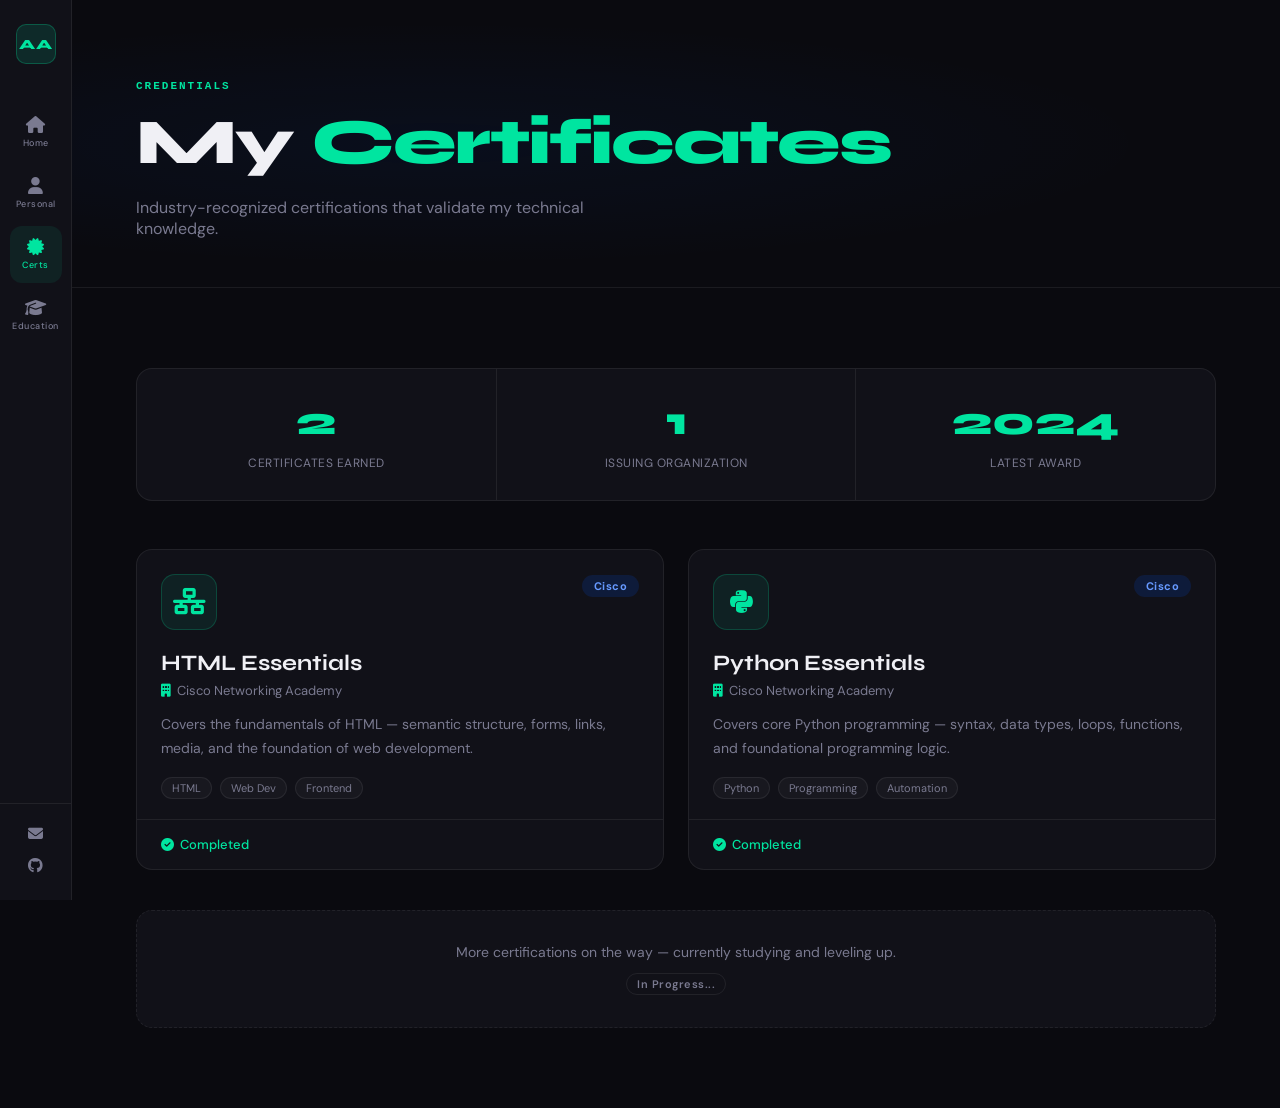
==== certificates.html @ 5e52e234 "Launch my CV website Launch my CV website" ====
<!DOCTYPE html>
<html lang="en">
<head>
  <meta charset="UTF-8" />
  <meta name="viewport" content="width=device-width, initial-scale=1.0"/>
  <title>Certificates — Azzam Alanazi</title>
  <link rel="stylesheet" href="style.css" />
  <link href="https://fonts.googleapis.com/css2?family=Syne:wght@700;800&family=DM+Sans:ital,opsz,wght@0,9..40,300;0,9..40,400;0,9..40,500;1,9..40,300&display=swap" rel="stylesheet"/>
  <link rel="stylesheet" href="https://cdnjs.cloudflare.com/ajax/libs/font-awesome/6.5.0/css/all.min.css"/>
</head>
<body>

  <nav class="sidebar">
    <div class="sidebar-brand">AA</div>
    <ul class="nav-links">
      <li><a href="index.html" title="Home"><i class="fas fa-house"></i><span>Home</span></a></li>
      <li><a href="personal.html" title="Personal Info"><i class="fas fa-user"></i><span>Personal</span></a></li>
      <li><a href="certificates.html" class="active" title="Certificates"><i class="fas fa-certificate"></i><span>Certs</span></a></li>
      <li><a href="education.html" title="Education"><i class="fas fa-graduation-cap"></i><span>Education</span></a></li>
    </ul>
    <div class="sidebar-footer">
      <a href="mailto:mr.azzam1.q@gmail.com" title="Email"><i class="fas fa-envelope"></i></a>
      <a href="https://github.com" target="_blank" title="GitHub"><i class="fab fa-github"></i></a>
    </div>
  </nav>

  <main class="main">

    <section class="page-hero">
      <div class="page-hero-inner">
        <span class="section-tag">credentials</span>
        <h1>My <span>Certificates</span></h1>
        <p>Industry-recognized certifications that validate my technical knowledge.</p>
      </div>
    </section>

    <section class="section">
      <div class="cert-counter-wrap">
        <div class="cert-counter">
          <span class="counter-num" data-target="2">0</span>
          <span class="counter-label">Certificates Earned</span>
        </div>
        <div class="cert-counter">
          <span class="counter-num">1</span>
          <span class="counter-label">Issuing Organization</span>
        </div>
        <div class="cert-counter">
          <span class="counter-num">2024</span>
          <span class="counter-label">Latest Award</span>
        </div>
      </div>

      <div class="cert-grid">

        <div class="cert-card">
          <div class="cert-card-top">
            <div class="cert-logo">
              <i class="fas fa-network-wired"></i>
            </div>
            <div class="cert-badge-wrap">
              <span class="cert-badge">Cisco</span>
            </div>
          </div>
          <div class="cert-card-body">
            <h3>HTML Essentials</h3>
            <p class="cert-issuer"><i class="fas fa-building"></i> Cisco Networking Academy</p>
            <p class="cert-desc">Covers the fundamentals of HTML — semantic structure, forms, links, media, and the foundation of web development.</p>
            <div class="cert-tags">
              <span>HTML</span><span>Web Dev</span><span>Frontend</span>
            </div>
          </div>
          <div class="cert-card-footer">
            <span class="cert-status cert-status--done"><i class="fas fa-circle-check"></i> Completed</span>
          </div>
        </div>

        <div class="cert-card">
          <div class="cert-card-top">
            <div class="cert-logo">
              <i class="fab fa-python"></i>
            </div>
            <div class="cert-badge-wrap">
              <span class="cert-badge">Cisco</span>
            </div>
          </div>
          <div class="cert-card-body">
            <h3>Python Essentials</h3>
            <p class="cert-issuer"><i class="fas fa-building"></i> Cisco Networking Academy</p>
            <p class="cert-desc">Covers core Python programming — syntax, data types, loops, functions, and foundational programming logic.</p>
            <div class="cert-tags">
              <span>Python</span><span>Programming</span><span>Automation</span>
            </div>
          </div>
          <div class="cert-card-footer">
            <span class="cert-status cert-status--done"><i class="fas fa-circle-check"></i> Completed</span>
          </div>
        </div>

      </div>

      <div class="cert-more">
        <p>More certifications on the way — currently studying and leveling up.</p>
        <span class="badge badge--outline">In Progress...</span>
      </div>

    </section>
  </main>
  <script src="main.js"></script>
</body>
</html>
---- style.css ----
/* ── RESET & BASE ─────────────────────────────────── */
*, *::before, *::after { box-sizing: border-box; margin: 0; padding: 0; }

:root {
  --accent: #00e5a0;
  --accent2: #0057ff;
  --bg: #0a0a0f;
  --bg2: #111118;
  --bg3: #18181f;
  --border: rgba(255,255,255,0.07);
  --text: #f0f0f5;
  --text-muted: #7a7a90;
  --sidebar-w: 72px;
  --radius: 16px;
  --font-display: 'Syne', sans-serif;
  --font-body: 'DM Sans', sans-serif;
}

html { scroll-behavior: smooth; }

body {
  font-family: var(--font-body);
  background: var(--bg);
  color: var(--text);
  display: flex;
  min-height: 100vh;
  overflow-x: hidden;
}

a { color: inherit; text-decoration: none; }

/* ── SIDEBAR ─────────────────────────────────────── */
.sidebar {
  position: fixed;
  left: 0; top: 0; bottom: 0;
  width: var(--sidebar-w);
  background: var(--bg2);
  border-right: 1px solid var(--border);
  display: flex;
  flex-direction: column;
  align-items: center;
  padding: 24px 0;
  z-index: 100;
  gap: 0;
}

.sidebar-brand {
  font-family: var(--font-display);
  font-size: 14px;
  font-weight: 800;
  color: var(--accent);
  letter-spacing: 1px;
  margin-bottom: 40px;
  width: 40px; height: 40px;
  background: rgba(0,229,160,0.12);
  border: 1px solid rgba(0,229,160,0.25);
  border-radius: 10px;
  display: flex; align-items: center; justify-content: center;
}

.nav-links {
  list-style: none;
  display: flex;
  flex-direction: column;
  gap: 4px;
  flex: 1;
}

.nav-links a {
  display: flex;
  flex-direction: column;
  align-items: center;
  gap: 4px;
  padding: 12px 8px;
  border-radius: 12px;
  color: var(--text-muted);
  transition: all 0.2s;
  font-size: 10px;
  width: 52px;
}

.nav-links a span { font-size: 9px; font-weight: 500; letter-spacing: 0.5px; }

.nav-links a:hover, .nav-links a.active {
  color: var(--accent);
  background: rgba(0,229,160,0.08);
}

.nav-links a i { font-size: 17px; }

.sidebar-footer {
  display: flex;
  flex-direction: column;
  gap: 12px;
  padding-top: 20px;
  border-top: 1px solid var(--border);
  width: 100%;
  align-items: center;
}

.sidebar-footer a {
  color: var(--text-muted);
  font-size: 15px;
  transition: color 0.2s;
}
.sidebar-footer a:hover { color: var(--accent); }

/* ── MAIN ────────────────────────────────────────── */
.main {
  margin-left: var(--sidebar-w);
  flex: 1;
  min-height: 100vh;
}

/* ── HERO ────────────────────────────────────────── */
.hero {
  position: relative;
  min-height: 100vh;
  display: flex;
  align-items: center;
  padding: 60px 64px;
  overflow: hidden;
  background: radial-gradient(ellipse at 70% 50%, rgba(0,87,255,0.08) 0%, transparent 60%),
              radial-gradient(ellipse at 20% 80%, rgba(0,229,160,0.05) 0%, transparent 50%);
}

.hero-bg-text {
  position: absolute;
  right: -20px; top: 50%;
  transform: translateY(-50%);
  font-family: var(--font-display);
  font-size: clamp(120px, 18vw, 260px);
  font-weight: 800;
  color: rgba(255,255,255,0.02);
  line-height: 1;
  pointer-events: none;
  user-select: none;
  letter-spacing: -10px;
}

.hero-inner {
  display: flex;
  align-items: center;
  gap: 72px;
  max-width: 960px;
  width: 100%;
  position: relative;
  z-index: 1;
}

.hero-photo-wrap {
  position: relative;
  flex-shrink: 0;
}

.hero-photo {
  width: 220px; height: 220px;
  border-radius: 24px;
  overflow: hidden;
  background: var(--bg3);
  border: 2px solid var(--border);
  position: relative;
}

.hero-photo img {
  width: 100%; height: 100%;
  object-fit: cover;
}

.photo-placeholder {
  position: absolute;
  inset: 0;
  display: flex;
  align-items: center;
  justify-content: center;
  font-size: 64px;
  color: var(--text-muted);
  background: var(--bg3);
}

.hero-photo img + .photo-placeholder { display: none; }

.hero-badge {
  position: absolute;
  bottom: -12px; left: 50%;
  transform: translateX(-50%);
  background: var(--accent);
  color: #000;
  font-size: 11px;
  font-weight: 700;
  letter-spacing: 0.8px;
  padding: 5px 14px;
  border-radius: 20px;
  white-space: nowrap;
}

.hero-text { flex: 1; }

.hero-tag {
  font-size: 13px;
  color: var(--accent);
  font-weight: 400;
  letter-spacing: 1px;
  margin-bottom: 16px;
  font-family: 'Courier New', monospace;
}

.hero-name {
  font-family: var(--font-display);
  font-size: clamp(52px, 7vw, 88px);
  font-weight: 800;
  line-height: 0.9;
  letter-spacing: -3px;
  margin-bottom: 20px;
}

.hero-name span { color: var(--accent); }

.hero-subtitle {
  font-size: 16px;
  color: var(--text-muted);
  line-height: 1.6;
  max-width: 400px;
  margin-bottom: 28px;
}

.hero-contact {
  display: flex;
  flex-wrap: wrap;
  gap: 16px;
  margin-bottom: 32px;
}

.hero-contact a, .hero-contact span {
  font-size: 13px;
  color: var(--text-muted);
  display: flex;
  align-items: center;
  gap: 6px;
  transition: color 0.2s;
}
.hero-contact a:hover { color: var(--accent); }
.hero-contact i { color: var(--accent); font-size: 12px; }

.hero-ctas { display: flex; gap: 12px; flex-wrap: wrap; }

/* ── BUTTONS ─────────────────────────────────────── */
.btn {
  padding: 12px 28px;
  border-radius: 10px;
  font-size: 14px;
  font-weight: 500;
  cursor: pointer;
  transition: all 0.2s;
  display: inline-flex;
  align-items: center;
  gap: 8px;
  font-family: var(--font-body);
}

.btn-primary {
  background: var(--accent);
  color: #000;
}
.btn-primary:hover { background: #00ffa8; transform: translateY(-1px); }

.btn-outline {
  border: 1px solid var(--border);
  color: var(--text);
  background: transparent;
}
.btn-outline:hover { border-color: var(--accent); color: var(--accent); }

/* ── STATS STRIP ─────────────────────────────────── */
.stats-strip {
  display: flex;
  align-items: center;
  justify-content: center;
  gap: 0;
  padding: 40px 64px;
  background: var(--bg2);
  border-top: 1px solid var(--border);
  border-bottom: 1px solid var(--border);
  flex-wrap: wrap;
  gap: 0;
}

.stat {
  display: flex;
  flex-direction: column;
  align-items: center;
  padding: 0 48px;
  gap: 4px;
}

.stat-num {
  font-family: var(--font-display);
  font-size: 42px;
  font-weight: 800;
  color: var(--accent);
  line-height: 1;
}

.stat-label {
  font-size: 12px;
  color: var(--text-muted);
  letter-spacing: 0.5px;
  text-transform: uppercase;
}

.stat-divider {
  width: 1px;
  height: 48px;
  background: var(--border);
}

/* ── SECTIONS ────────────────────────────────────── */
.section {
  padding: 80px 64px;
}

.section + .section { padding-top: 0; }

.section-header {
  margin-bottom: 40px;
}

.section-tag {
  font-size: 11px;
  font-weight: 600;
  letter-spacing: 2px;
  text-transform: uppercase;
  color: var(--accent);
  display: block;
  margin-bottom: 8px;
  font-family: 'Courier New', monospace;
}

.section-header h2 {
  font-family: var(--font-display);
  font-size: clamp(32px, 4vw, 48px);
  font-weight: 800;
  letter-spacing: -1px;
}

/* ── CARDS GRID ──────────────────────────────────── */
.cards-grid {
  display: grid;
  grid-template-columns: repeat(auto-fit, minmax(260px, 1fr));
  gap: 20px;
}

.card {
  background: var(--bg2);
  border: 1px solid var(--border);
  border-radius: var(--radius);
  padding: 32px 28px;
  transition: border-color 0.2s, transform 0.2s;
}

.card:hover {
  border-color: rgba(0,229,160,0.3);
  transform: translateY(-2px);
}

.card--accent { border-color: rgba(0,229,160,0.2); background: rgba(0,229,160,0.03); }

.card-icon {
  font-size: 28px;
  color: var(--accent);
  margin-bottom: 16px;
}

.card h3 {
  font-family: var(--font-display);
  font-size: 20px;
  font-weight: 700;
  margin-bottom: 10px;
}

.card p {
  font-size: 14px;
  color: var(--text-muted);
  line-height: 1.7;
  margin-bottom: 16px;
}

.card-link {
  font-size: 13px;
  color: var(--accent);
  font-weight: 500;
  display: flex;
  align-items: center;
  gap: 6px;
  transition: gap 0.2s;
}
.card-link:hover { gap: 10px; }

/* ── PAGE LINKS ──────────────────────────────────── */
.page-links { display: flex; flex-direction: column; gap: 12px; }

.page-card {
  display: flex;
  align-items: center;
  gap: 20px;
  padding: 24px 28px;
  background: var(--bg2);
  border: 1px solid var(--border);
  border-radius: var(--radius);
  transition: all 0.2s;
  color: var(--text);
}

.page-card:hover { border-color: var(--accent); transform: translateX(4px); }
.page-card > i:first-child { color: var(--accent); width: 20px; }
.page-card > div { flex: 1; }
.page-card strong { display: block; font-size: 16px; font-weight: 500; margin-bottom: 3px; }
.page-card span { font-size: 13px; color: var(--text-muted); }
.page-card .arrow { color: var(--text-muted); font-size: 13px; }

/* ── PAGE HERO ───────────────────────────────────── */
.page-hero {
  padding: 80px 64px 48px;
  background: radial-gradient(ellipse at 30% 50%, rgba(0,87,255,0.06) 0%, transparent 60%);
  border-bottom: 1px solid var(--border);
}

.page-hero-inner h1 {
  font-family: var(--font-display);
  font-size: clamp(40px, 5vw, 64px);
  font-weight: 800;
  letter-spacing: -2px;
  margin: 12px 0 16px;
}

.page-hero-inner h1 span { color: var(--accent); }

.page-hero-inner p {
  font-size: 16px;
  color: var(--text-muted);
  max-width: 480px;
}

/* ── INFO GRID ───────────────────────────────────── */
.info-grid {
  display: grid;
  grid-template-columns: repeat(auto-fit, minmax(280px, 1fr));
  gap: 20px;
}

.info-card {
  background: var(--bg2);
  border: 1px solid var(--border);
  border-radius: var(--radius);
  padding: 28px;
}

.info-card--wide { grid-column: 1 / -1; }

.info-card-header {
  display: flex;
  align-items: center;
  gap: 12px;
  margin-bottom: 20px;
  padding-bottom: 16px;
  border-bottom: 1px solid var(--border);
}

.info-card-header i { color: var(--accent); font-size: 18px; }
.info-card-header h3 { font-family: var(--font-display); font-size: 18px; font-weight: 700; }

.info-list { list-style: none; display: flex; flex-direction: column; gap: 14px; }

.info-list li {
  display: flex;
  justify-content: space-between;
  align-items: center;
  font-size: 14px;
  gap: 12px;
}

.info-key { color: var(--text-muted); flex-shrink: 0; }
.info-val { font-weight: 500; text-align: right; }
.info-val a { color: var(--accent); }
.info-val a:hover { text-decoration: underline; }

/* ── BADGES ──────────────────────────────────────── */
.badge {
  font-size: 11px;
  font-weight: 600;
  padding: 3px 10px;
  border-radius: 20px;
  letter-spacing: 0.5px;
}
.badge--green { background: rgba(0,229,160,0.15); color: var(--accent); }
.badge--done { background: rgba(120,120,180,0.15); color: #9090c0; }
.badge--outline { border: 1px solid var(--border); color: var(--text-muted); }

/* ── SKILLS ──────────────────────────────────────── */
.skills-grid { display: grid; grid-template-columns: repeat(auto-fit, minmax(220px, 1fr)); gap: 20px; }

.skill-item { display: flex; flex-direction: column; gap: 8px; }

.skill-name { font-size: 13px; font-weight: 500; }

.skill-bar {
  height: 6px;
  background: var(--bg3);
  border-radius: 3px;
  overflow: hidden;
}

.skill-fill {
  height: 100%;
  width: var(--w);
  background: linear-gradient(90deg, var(--accent), var(--accent2));
  border-radius: 3px;
  animation: fillBar 1.2s cubic-bezier(0.4,0,0.2,1) both;
  animation-delay: 0.3s;
}

@keyframes fillBar { from { width: 0; } to { width: var(--w); } }

/* ── CERT COUNTER ────────────────────────────────── */
.cert-counter-wrap {
  display: flex;
  gap: 0;
  margin-bottom: 48px;
  background: var(--bg2);
  border: 1px solid var(--border);
  border-radius: var(--radius);
  overflow: hidden;
}

.cert-counter {
  flex: 1;
  padding: 28px;
  text-align: center;
  border-right: 1px solid var(--border);
}
.cert-counter:last-child { border-right: none; }

.counter-num {
  display: block;
  font-family: var(--font-display);
  font-size: 40px;
  font-weight: 800;
  color: var(--accent);
  margin-bottom: 6px;
}

.counter-label {
  font-size: 12px;
  color: var(--text-muted);
  text-transform: uppercase;
  letter-spacing: 0.5px;
}

/* ── CERT CARDS ──────────────────────────────────── */
.cert-grid {
  display: grid;
  grid-template-columns: repeat(auto-fit, minmax(300px, 1fr));
  gap: 24px;
  margin-bottom: 40px;
}

.cert-card {
  background: var(--bg2);
  border: 1px solid var(--border);
  border-radius: var(--radius);
  overflow: hidden;
  transition: transform 0.2s, border-color 0.2s;
}
.cert-card:hover { transform: translateY(-3px); border-color: rgba(0,229,160,0.3); }

.cert-card-top {
  padding: 24px 24px 0;
  display: flex;
  justify-content: space-between;
  align-items: flex-start;
}

.cert-logo {
  width: 56px; height: 56px;
  background: rgba(0,229,160,0.08);
  border: 1px solid rgba(0,229,160,0.2);
  border-radius: 14px;
  display: flex; align-items: center; justify-content: center;
  font-size: 26px;
  color: var(--accent);
}

.cert-badge {
  font-size: 11px;
  font-weight: 700;
  background: rgba(0,87,255,0.15);
  color: #6699ff;
  padding: 4px 12px;
  border-radius: 20px;
  letter-spacing: 0.5px;
}

.cert-card-body { padding: 20px 24px; }

.cert-card-body h3 {
  font-family: var(--font-display);
  font-size: 22px;
  font-weight: 700;
  margin-bottom: 6px;
}

.cert-issuer {
  font-size: 13px;
  color: var(--text-muted);
  margin-bottom: 14px;
  display: flex;
  align-items: center;
  gap: 6px;
}
.cert-issuer i { color: var(--accent); }

.cert-desc { font-size: 14px; color: var(--text-muted); line-height: 1.7; margin-bottom: 16px; }

.cert-tags { display: flex; gap: 8px; flex-wrap: wrap; }
.cert-tags span {
  font-size: 11px;
  padding: 3px 10px;
  background: var(--bg3);
  border: 1px solid var(--border);
  border-radius: 20px;
  color: var(--text-muted);
}

.cert-card-footer {
  padding: 16px 24px;
  border-top: 1px solid var(--border);
}

.cert-status { font-size: 13px; font-weight: 500; display: flex; align-items: center; gap: 6px; }
.cert-status--done { color: var(--accent); }

.cert-more {
  text-align: center;
  padding: 32px;
  background: var(--bg2);
  border: 1px dashed var(--border);
  border-radius: var(--radius);
  display: flex;
  flex-direction: column;
  align-items: center;
  gap: 12px;
}
.cert-more p { font-size: 14px; color: var(--text-muted); }

/* ── TIMELINE ────────────────────────────────────── */
.timeline { max-width: 760px; position: relative; }

.timeline-item {
  display: grid;
  grid-template-columns: 20px 100px 1fr;
  gap: 24px;
  align-items: start;
}

.timeline-dot {
  width: 16px; height: 16px;
  border-radius: 50%;
  background: var(--accent);
  border: 3px solid var(--bg);
  box-shadow: 0 0 0 2px var(--accent);
  margin-top: 20px;
  flex-shrink: 0;
}

.timeline-dot--done { background: #505070; box-shadow: 0 0 0 2px #505070; }
.timeline-dot--future { background: transparent; border: 2px solid #505070; box-shadow: none; margin-top: 22px; }

.timeline-connector {
  width: 2px;
  height: 40px;
  background: var(--border);
  margin-left: 7px;
}

.timeline-year {
  font-size: 12px;
  font-weight: 600;
  color: var(--text-muted);
  letter-spacing: 0.5px;
  text-transform: uppercase;
  padding-top: 20px;
  line-height: 1.4;
}

.timeline-card {
  background: var(--bg2);
  border: 1px solid var(--border);
  border-radius: var(--radius);
  padding: 24px 28px;
  margin-bottom: 4px;
}

.timeline-item--active .timeline-card { border-color: rgba(0,229,160,0.25); }

.timeline-card--future { opacity: 0.6; }

.timeline-card-header {
  display: flex;
  align-items: flex-start;
  gap: 16px;
  margin-bottom: 14px;
}

.tl-icon {
  width: 44px; height: 44px;
  background: rgba(0,229,160,0.08);
  border: 1px solid rgba(0,229,160,0.2);
  border-radius: 12px;
  display: flex; align-items: center; justify-content: center;
  font-size: 18px;
  color: var(--accent);
  flex-shrink: 0;
}
.tl-icon--done { background: rgba(80,80,112,0.2); border-color: rgba(80,80,112,0.3); color: #7070a0; }
.tl-icon--future { background: rgba(80,80,112,0.1); border-color: rgba(80,80,112,0.2); color: #505070; }

.timeline-card-header > div { flex: 1; }

.timeline-card-header h3 {
  font-family: var(--font-display);
  font-size: 20px;
  font-weight: 700;
  margin-bottom: 2px;
}

.tl-school { font-size: 13px; color: var(--text-muted); }

.tl-desc { font-size: 14px; color: var(--text-muted); line-height: 1.7; margin-bottom: 16px; }

.tl-highlights {
  display: flex;
  gap: 20px;
  flex-wrap: wrap;
}

.tl-highlight {
  font-size: 13px;
  color: var(--accent);
  display: flex;
  align-items: center;
  gap: 6px;
  font-weight: 500;
}
.tl-highlight i { font-size: 12px; }

/* ── ANIMATIONS ──────────────────────────────────── */
@keyframes fadeUp {
  from { opacity: 0; transform: translateY(24px); }
  to   { opacity: 1; transform: translateY(0); }
}

.hero-text { animation: fadeUp 0.7s ease both; }
.hero-photo-wrap { animation: fadeUp 0.7s ease 0.15s both; }
.stats-strip .stat { animation: fadeUp 0.5s ease both; }
.stats-strip .stat:nth-child(1) { animation-delay: 0.1s; }
.stats-strip .stat:nth-child(3) { animation-delay: 0.2s; }
.stats-strip .stat:nth-child(5) { animation-delay: 0.3s; }
.stats-strip .stat:nth-child(7) { animation-delay: 0.4s; }

/* ── RESPONSIVE ──────────────────────────────────── */
@media (max-width: 768px) {
  .hero { padding: 48px 24px; min-height: auto; padding-top: 80px; }
  .hero-inner { flex-direction: column; gap: 40px; align-items: flex-start; }
  .hero-bg-text { display: none; }
  .stats-strip { padding: 32px 24px; gap: 24px; }
  .stat { padding: 0 16px; }
  .stat-divider { display: none; }
  .section { padding: 48px 24px; }
  .page-hero { padding: 48px 24px 32px; }
  .timeline-item { grid-template-columns: 20px 80px 1fr; gap: 12px; }
  .cert-counter-wrap { flex-direction: column; }
  .cert-counter { border-right: none; border-bottom: 1px solid var(--border); }
  .cert-counter:last-child { border-bottom: none; }
}
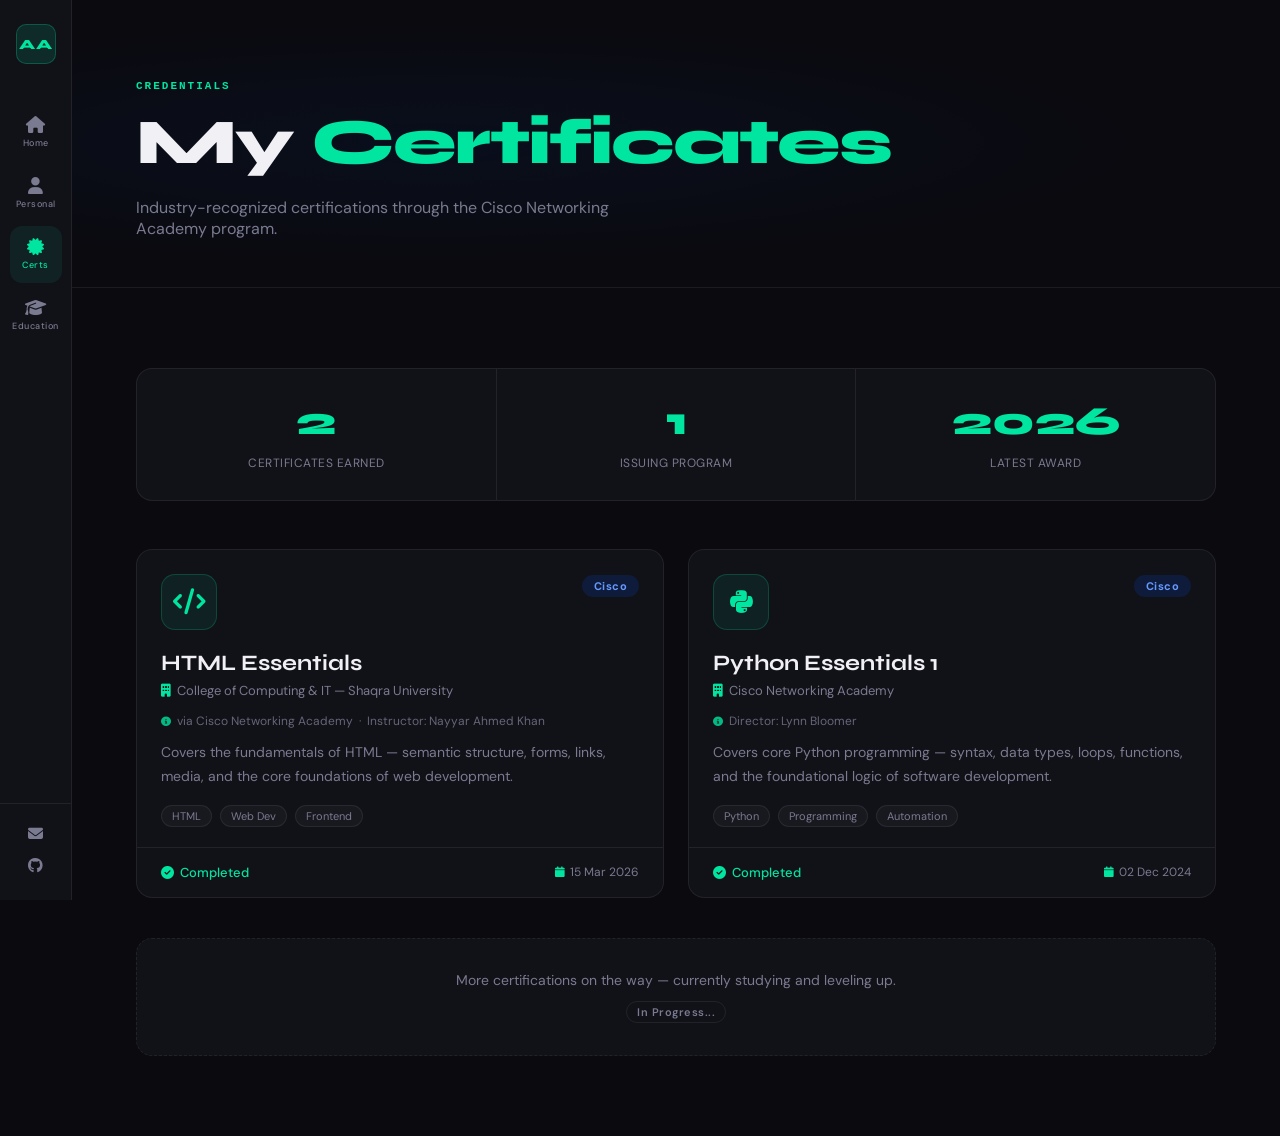
==== commit 90207f1b: "updated timelines" ====
--- a/certificates.html
+++ b/certificates.html
@@ -30,7 +30,7 @@
       <div class="page-hero-inner">
         <span class="section-tag">credentials</span>
         <h1>My <span>Certificates</span></h1>
-        <p>Industry-recognized certifications that validate my technical knowledge.</p>
+        <p>Industry-recognized certifications through the Cisco Networking Academy program.</p>
       </div>
     </section>
 
@@ -42,20 +42,21 @@
         </div>
         <div class="cert-counter">
           <span class="counter-num">1</span>
-          <span class="counter-label">Issuing Organization</span>
+          <span class="counter-label">Issuing Program</span>
         </div>
         <div class="cert-counter">
-          <span class="counter-num">2024</span>
+          <span class="counter-num">2026</span>
           <span class="counter-label">Latest Award</span>
         </div>
       </div>
 
       <div class="cert-grid">
 
+        <!-- HTML Essentials -->
         <div class="cert-card">
           <div class="cert-card-top">
             <div class="cert-logo">
-              <i class="fas fa-network-wired"></i>
+              <i class="fas fa-code"></i>
             </div>
             <div class="cert-badge-wrap">
               <span class="cert-badge">Cisco</span>
@@ -63,17 +64,20 @@
           </div>
           <div class="cert-card-body">
             <h3>HTML Essentials</h3>
-            <p class="cert-issuer"><i class="fas fa-building"></i> Cisco Networking Academy</p>
-            <p class="cert-desc">Covers the fundamentals of HTML — semantic structure, forms, links, media, and the foundation of web development.</p>
+            <p class="cert-issuer"><i class="fas fa-building"></i> College of Computing & IT — Shaqra University</p>
+            <p class="cert-sub-issuer"><i class="fas fa-info-circle"></i> via Cisco Networking Academy &nbsp;·&nbsp; Instructor: Nayyar Ahmed Khan</p>
+            <p class="cert-desc">Covers the fundamentals of HTML — semantic structure, forms, links, media, and the core foundations of web development.</p>
             <div class="cert-tags">
               <span>HTML</span><span>Web Dev</span><span>Frontend</span>
             </div>
           </div>
           <div class="cert-card-footer">
             <span class="cert-status cert-status--done"><i class="fas fa-circle-check"></i> Completed</span>
+            <span class="cert-date"><i class="fas fa-calendar"></i> 15 Mar 2026</span>
           </div>
         </div>
 
+        <!-- Python Essentials -->
         <div class="cert-card">
           <div class="cert-card-top">
             <div class="cert-logo">
@@ -84,15 +88,17 @@
             </div>
           </div>
           <div class="cert-card-body">
-            <h3>Python Essentials</h3>
+            <h3>Python Essentials 1</h3>
             <p class="cert-issuer"><i class="fas fa-building"></i> Cisco Networking Academy</p>
-            <p class="cert-desc">Covers core Python programming — syntax, data types, loops, functions, and foundational programming logic.</p>
+            <p class="cert-sub-issuer"><i class="fas fa-info-circle"></i> Director: Lynn Bloomer</p>
+            <p class="cert-desc">Covers core Python programming — syntax, data types, loops, functions, and the foundational logic of software development.</p>
             <div class="cert-tags">
               <span>Python</span><span>Programming</span><span>Automation</span>
             </div>
           </div>
           <div class="cert-card-footer">
             <span class="cert-status cert-status--done"><i class="fas fa-circle-check"></i> Completed</span>
+            <span class="cert-date"><i class="fas fa-calendar"></i> 02 Dec 2024</span>
           </div>
         </div>
 
--- a/style.css
+++ b/style.css
@@ -631,11 +631,6 @@
   color: var(--text-muted);
 }
 
-.cert-card-footer {
-  padding: 16px 24px;
-  border-top: 1px solid var(--border);
-}
-
 .cert-status { font-size: 13px; font-weight: 500; display: flex; align-items: center; gap: 6px; }
 .cert-status--done { color: var(--accent); }
 
@@ -674,6 +669,7 @@
 
 .timeline-dot--done { background: #505070; box-shadow: 0 0 0 2px #505070; }
 .timeline-dot--future { background: transparent; border: 2px solid #505070; box-shadow: none; margin-top: 22px; }
+.timeline-dot--milestone { background: #0057ff; box-shadow: 0 0 0 2px #0057ff; }
 
 .timeline-connector {
   width: 2px;
@@ -752,6 +748,41 @@
   font-weight: 500;
 }
 .tl-highlight i { font-size: 12px; }
+
+.tl-icon--milestone { background: rgba(0,87,255,0.1); border-color: rgba(0,87,255,0.3); color: #6699ff; }
+
+.timeline-card--milestone {
+  border-color: rgba(0,87,255,0.2);
+  background: rgba(0,87,255,0.03);
+}
+
+.cert-card-footer {
+  padding: 16px 24px;
+  border-top: 1px solid var(--border);
+  display: flex;
+  justify-content: space-between;
+  align-items: center;
+}
+
+.cert-date {
+  font-size: 12px;
+  color: var(--text-muted);
+  display: flex;
+  align-items: center;
+  gap: 5px;
+}
+.cert-date i { color: var(--accent); font-size: 11px; }
+
+.cert-sub-issuer {
+  font-size: 12px;
+  color: var(--text-muted);
+  margin-bottom: 12px;
+  display: flex;
+  align-items: center;
+  gap: 6px;
+  opacity: 0.8;
+}
+.cert-sub-issuer i { color: var(--accent); font-size: 10px; }
 
 /* ── ANIMATIONS ──────────────────────────────────── */
 @keyframes fadeUp {
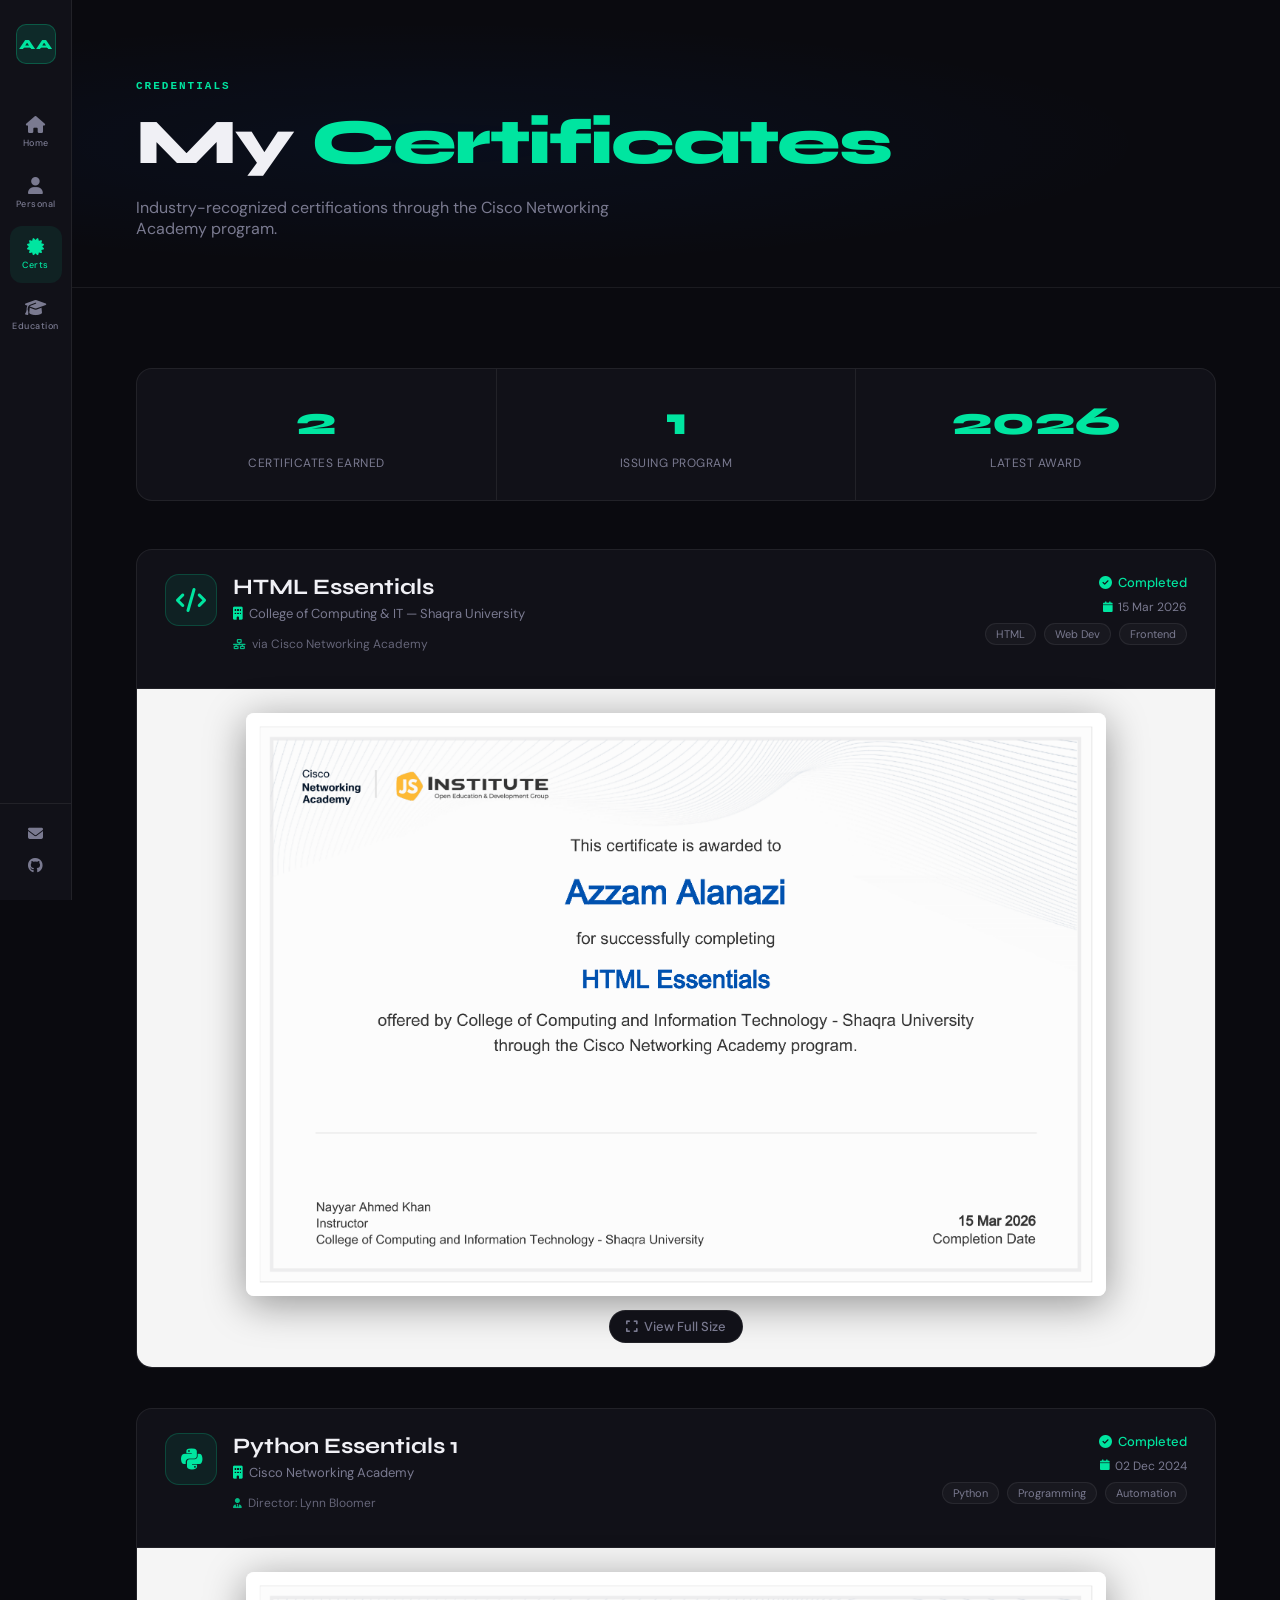
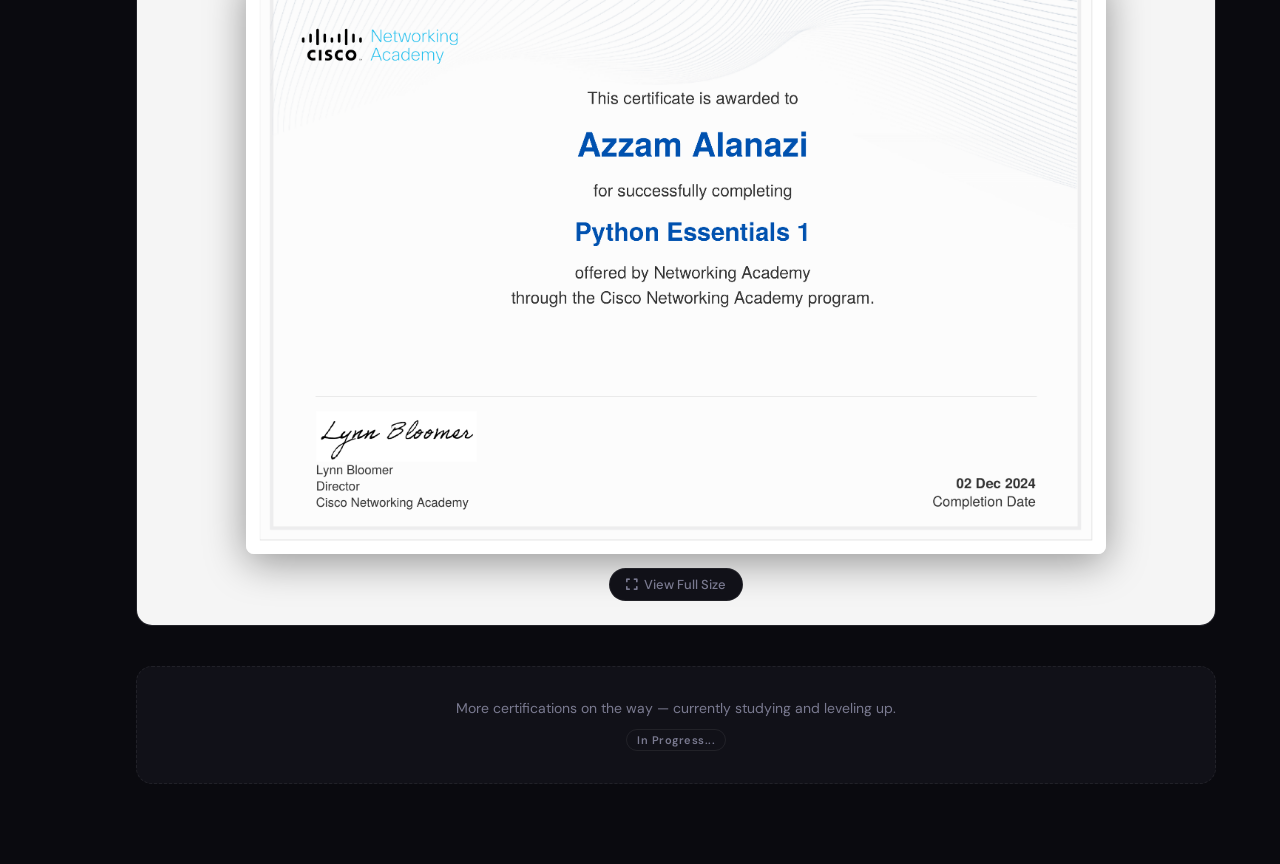
==== commit cf33332d: "add photos added certificates" ====
--- a/certificates.html
+++ b/certificates.html
@@ -35,6 +35,7 @@
     </section>
 
     <section class="section">
+
       <div class="cert-counter-wrap">
         <div class="cert-counter">
           <span class="counter-num" data-target="2">0</span>
@@ -50,55 +51,55 @@
         </div>
       </div>
 
-      <div class="cert-grid">
+      <div class="cert-showcase">
 
         <!-- HTML Essentials -->
-        <div class="cert-card">
-          <div class="cert-card-top">
-            <div class="cert-logo">
-              <i class="fas fa-code"></i>
+        <div class="cert-showcase-item">
+          <div class="cert-showcase-meta">
+            <div class="cert-showcase-left">
+              <div class="cert-icon-badge"><i class="fas fa-code"></i></div>
+              <div>
+                <h3>HTML Essentials</h3>
+                <p class="cert-issuer"><i class="fas fa-building"></i> College of Computing &amp; IT — Shaqra University</p>
+                <p class="cert-sub-issuer"><i class="fas fa-network-wired"></i> via Cisco Networking Academy</p>
+              </div>
             </div>
-            <div class="cert-badge-wrap">
-              <span class="cert-badge">Cisco</span>
+            <div class="cert-showcase-right">
+              <span class="cert-status cert-status--done"><i class="fas fa-circle-check"></i> Completed</span>
+              <span class="cert-date"><i class="fas fa-calendar"></i> 15 Mar 2026</span>
+              <div class="cert-tags">
+                <span>HTML</span><span>Web Dev</span><span>Frontend</span>
+              </div>
             </div>
           </div>
-          <div class="cert-card-body">
-            <h3>HTML Essentials</h3>
-            <p class="cert-issuer"><i class="fas fa-building"></i> College of Computing & IT — Shaqra University</p>
-            <p class="cert-sub-issuer"><i class="fas fa-info-circle"></i> via Cisco Networking Academy &nbsp;·&nbsp; Instructor: Nayyar Ahmed Khan</p>
-            <p class="cert-desc">Covers the fundamentals of HTML — semantic structure, forms, links, media, and the core foundations of web development.</p>
-            <div class="cert-tags">
-              <span>HTML</span><span>Web Dev</span><span>Frontend</span>
-            </div>
-          </div>
-          <div class="cert-card-footer">
-            <span class="cert-status cert-status--done"><i class="fas fa-circle-check"></i> Completed</span>
-            <span class="cert-date"><i class="fas fa-calendar"></i> 15 Mar 2026</span>
+          <div class="cert-img-wrap">
+            <img src="cert-html.png" alt="HTML Essentials Certificate — Azzam Alanazi" loading="lazy"/>
+            <a href="cert-html.png" target="_blank" class="cert-zoom-btn"><i class="fas fa-expand"></i> View Full Size</a>
           </div>
         </div>
 
         <!-- Python Essentials -->
-        <div class="cert-card">
-          <div class="cert-card-top">
-            <div class="cert-logo">
-              <i class="fab fa-python"></i>
+        <div class="cert-showcase-item">
+          <div class="cert-showcase-meta">
+            <div class="cert-showcase-left">
+              <div class="cert-icon-badge"><i class="fab fa-python"></i></div>
+              <div>
+                <h3>Python Essentials 1</h3>
+                <p class="cert-issuer"><i class="fas fa-building"></i> Cisco Networking Academy</p>
+                <p class="cert-sub-issuer"><i class="fas fa-user-tie"></i> Director: Lynn Bloomer</p>
+              </div>
             </div>
-            <div class="cert-badge-wrap">
-              <span class="cert-badge">Cisco</span>
+            <div class="cert-showcase-right">
+              <span class="cert-status cert-status--done"><i class="fas fa-circle-check"></i> Completed</span>
+              <span class="cert-date"><i class="fas fa-calendar"></i> 02 Dec 2024</span>
+              <div class="cert-tags">
+                <span>Python</span><span>Programming</span><span>Automation</span>
+              </div>
             </div>
           </div>
-          <div class="cert-card-body">
-            <h3>Python Essentials 1</h3>
-            <p class="cert-issuer"><i class="fas fa-building"></i> Cisco Networking Academy</p>
-            <p class="cert-sub-issuer"><i class="fas fa-info-circle"></i> Director: Lynn Bloomer</p>
-            <p class="cert-desc">Covers core Python programming — syntax, data types, loops, functions, and the foundational logic of software development.</p>
-            <div class="cert-tags">
-              <span>Python</span><span>Programming</span><span>Automation</span>
-            </div>
-          </div>
-          <div class="cert-card-footer">
-            <span class="cert-status cert-status--done"><i class="fas fa-circle-check"></i> Completed</span>
-            <span class="cert-date"><i class="fas fa-calendar"></i> 02 Dec 2024</span>
+          <div class="cert-img-wrap">
+            <img src="cert-python.png" alt="Python Essentials 1 Certificate — Azzam Alanazi" loading="lazy"/>
+            <a href="cert-python.png" target="_blank" class="cert-zoom-btn"><i class="fas fa-expand"></i> View Full Size</a>
           </div>
         </div>
 
@@ -110,7 +111,26 @@
       </div>
 
     </section>
+
+    <!-- Lightbox -->
+    <div class="lightbox" id="lightbox" onclick="this.classList.remove('active')">
+      <img id="lightbox-img" src="" alt=""/>
+      <button class="lightbox-close" onclick="document.getElementById('lightbox').classList.remove('active')"><i class="fas fa-xmark"></i></button>
+    </div>
+
   </main>
+
   <script src="main.js"></script>
+  <script>
+    // Lightbox for cert images
+    document.querySelectorAll('.cert-img-wrap img').forEach(img => {
+      img.style.cursor = 'zoom-in';
+      img.addEventListener('click', () => {
+        const lb = document.getElementById('lightbox');
+        document.getElementById('lightbox-img').src = img.src;
+        lb.classList.add('active');
+      });
+    });
+  </script>
 </body>
 </html>
--- a/style.css
+++ b/style.css
@@ -813,3 +813,137 @@
   .cert-counter { border-right: none; border-bottom: 1px solid var(--border); }
   .cert-counter:last-child { border-bottom: none; }
 }
+
+/* ── CERT SHOWCASE ───────────────────────────────── */
+.cert-showcase {
+  display: flex;
+  flex-direction: column;
+  gap: 40px;
+  margin-bottom: 40px;
+}
+
+.cert-showcase-item {
+  background: var(--bg2);
+  border: 1px solid var(--border);
+  border-radius: var(--radius);
+  overflow: hidden;
+  transition: border-color 0.2s;
+}
+.cert-showcase-item:hover { border-color: rgba(0,229,160,0.3); }
+
+.cert-showcase-meta {
+  display: flex;
+  justify-content: space-between;
+  align-items: flex-start;
+  padding: 24px 28px;
+  gap: 20px;
+  flex-wrap: wrap;
+  border-bottom: 1px solid var(--border);
+}
+
+.cert-showcase-left {
+  display: flex;
+  align-items: flex-start;
+  gap: 16px;
+}
+
+.cert-icon-badge {
+  width: 52px; height: 52px;
+  background: rgba(0,229,160,0.08);
+  border: 1px solid rgba(0,229,160,0.2);
+  border-radius: 14px;
+  display: flex; align-items: center; justify-content: center;
+  font-size: 24px;
+  color: var(--accent);
+  flex-shrink: 0;
+}
+
+.cert-showcase-left h3 {
+  font-family: var(--font-display);
+  font-size: 22px;
+  font-weight: 700;
+  margin-bottom: 5px;
+}
+
+.cert-showcase-right {
+  display: flex;
+  flex-direction: column;
+  align-items: flex-end;
+  gap: 8px;
+}
+
+.cert-img-wrap {
+  position: relative;
+  background: #f5f5f5;
+  padding: 24px 32px;
+  display: flex;
+  flex-direction: column;
+  align-items: center;
+  gap: 14px;
+}
+
+.cert-img-wrap img {
+  width: 100%;
+  max-width: 860px;
+  border-radius: 8px;
+  box-shadow: 0 8px 40px rgba(0,0,0,0.4);
+  display: block;
+  transition: transform 0.2s;
+}
+.cert-img-wrap img:hover { transform: scale(1.01); }
+
+.cert-zoom-btn {
+  display: inline-flex;
+  align-items: center;
+  gap: 7px;
+  font-size: 13px;
+  font-weight: 500;
+  color: var(--text-muted);
+  padding: 7px 16px;
+  border: 1px solid var(--border);
+  border-radius: 20px;
+  background: var(--bg2);
+  transition: all 0.2s;
+}
+.cert-zoom-btn:hover { color: var(--accent); border-color: var(--accent); }
+
+/* ── LIGHTBOX ────────────────────────────────────── */
+.lightbox {
+  position: fixed;
+  inset: 0;
+  background: rgba(0,0,0,0.92);
+  z-index: 999;
+  display: none;
+  align-items: center;
+  justify-content: center;
+  padding: 40px;
+}
+.lightbox.active { display: flex; }
+
+.lightbox img {
+  max-width: 100%;
+  max-height: 90vh;
+  border-radius: 8px;
+  box-shadow: 0 20px 80px rgba(0,0,0,0.8);
+}
+
+.lightbox-close {
+  position: absolute;
+  top: 20px; right: 24px;
+  background: var(--bg3);
+  border: 1px solid var(--border);
+  color: var(--text);
+  width: 40px; height: 40px;
+  border-radius: 50%;
+  font-size: 18px;
+  cursor: pointer;
+  display: flex; align-items: center; justify-content: center;
+  transition: all 0.2s;
+}
+.lightbox-close:hover { background: var(--accent); color: #000; border-color: var(--accent); }
+
+@media (max-width: 768px) {
+  .cert-showcase-meta { flex-direction: column; }
+  .cert-showcase-right { align-items: flex-start; }
+  .cert-img-wrap { padding: 16px; }
+}
